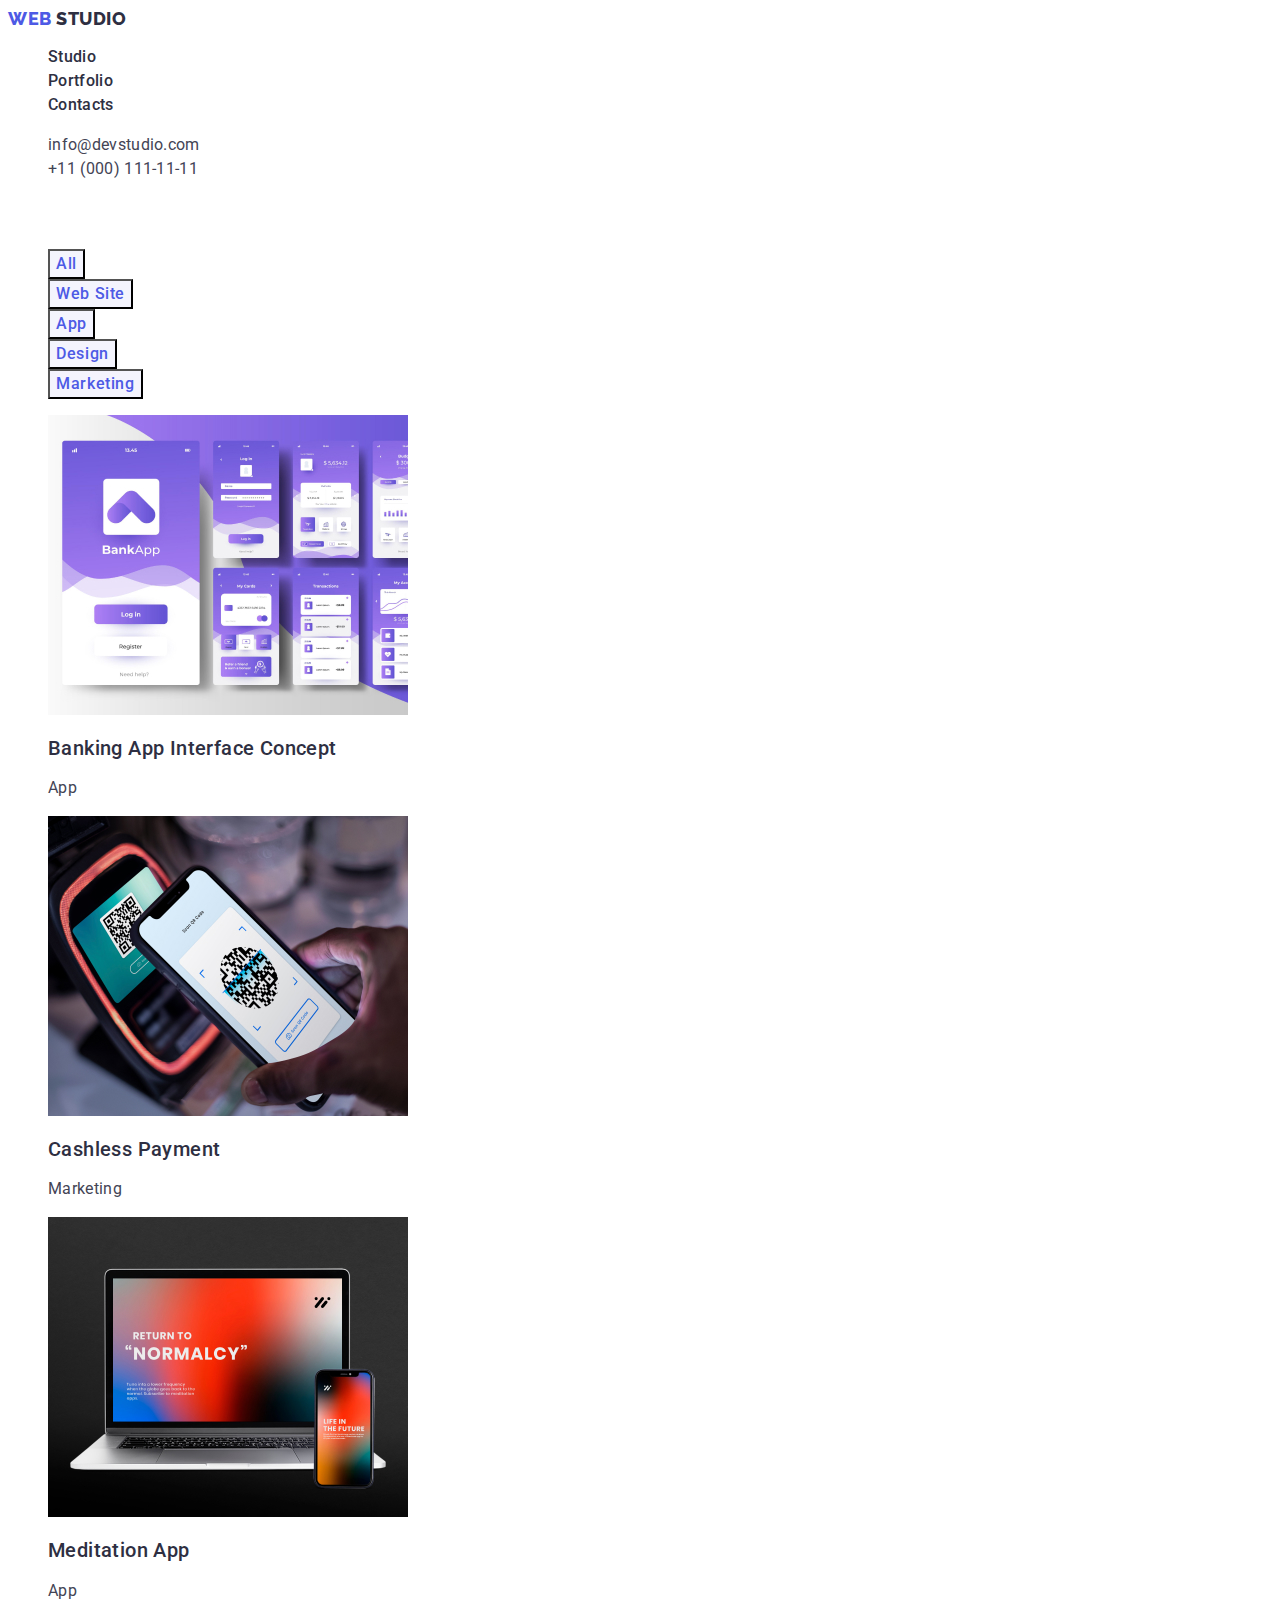
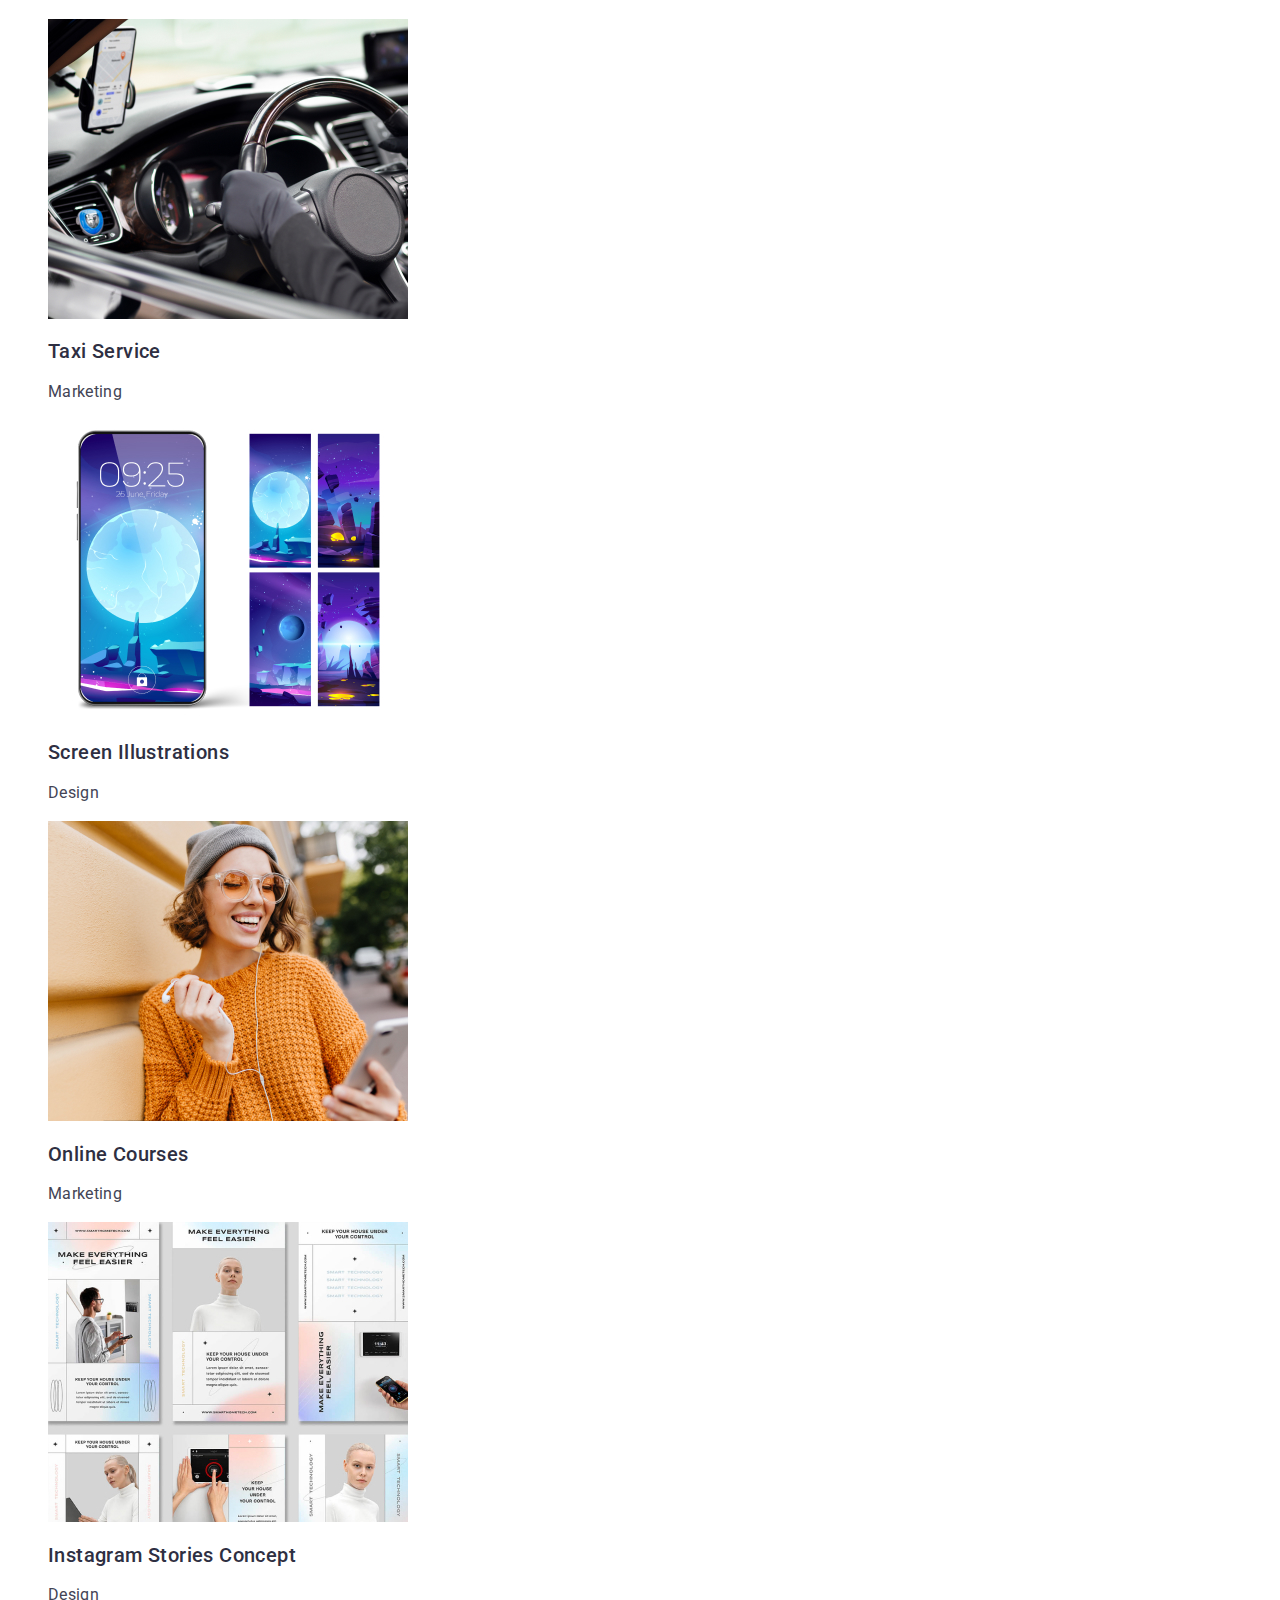
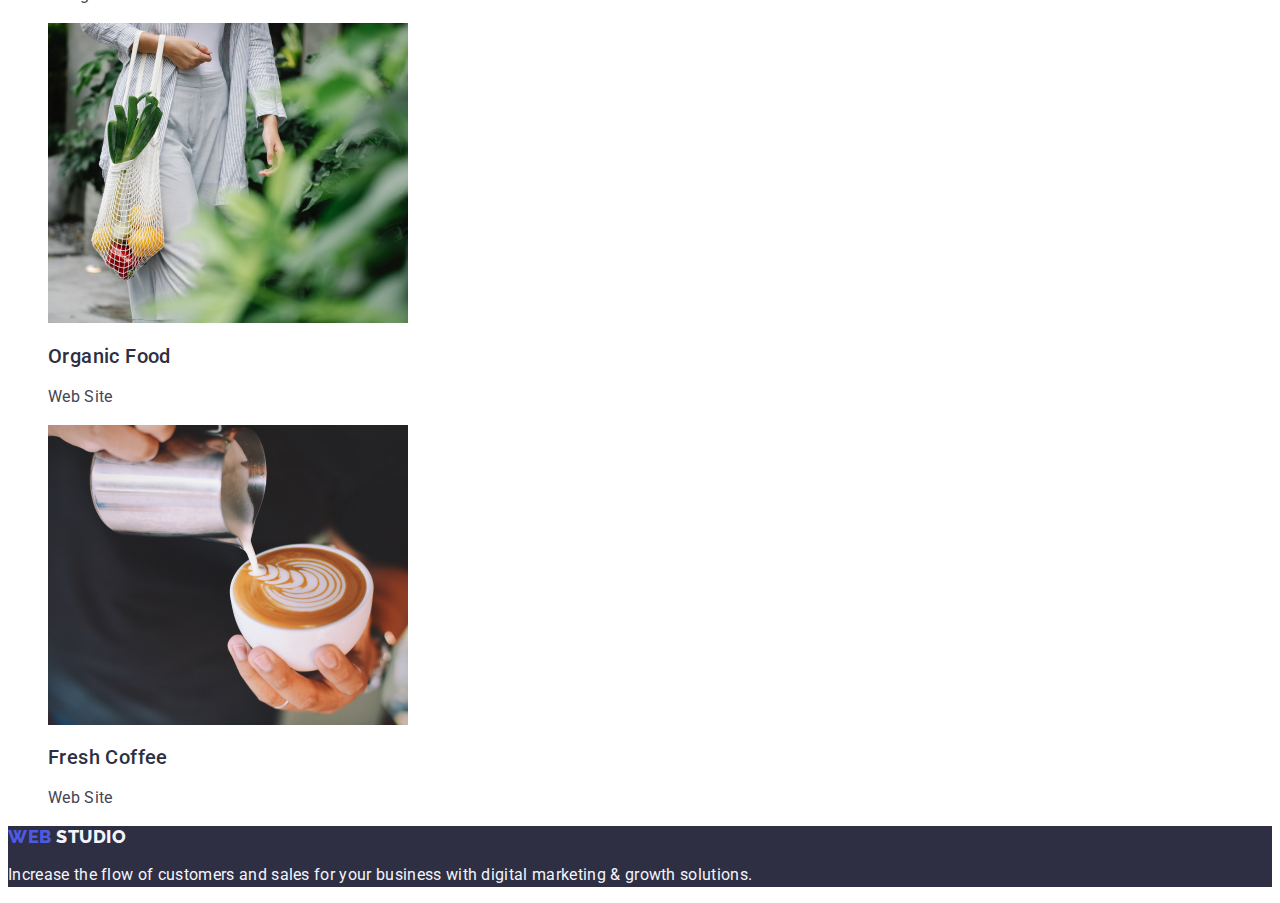
==== portfolio.html @ 4a3bb22f "start" ====
<!DOCTYPE html>
<html lang="en">

<head>
    <meta charset="UTF-8">
    <meta http-equiv="X-UA-Compatible" content="IE=edge">
    <meta name="viewport" content="width=device-width, initial-scale=1.0">
    <title>Portfolio</title>

    <link rel="stylesheet" href="./css/styles.css">
    <link rel="preconnect" href="https://fonts.googleapis.com">
    <link rel="preconnect" href="https://fonts.gstatic.com" crossorigin>
    <link href="https://fonts.googleapis.com/css2?family=Raleway:wght@800&family=Roboto:wght@400;500;700&display=swap"
        rel="stylesheet">
</head>

<body>

    <header>
        <nav>
            <a href="./index.html" class="web-logo link">
                Web
                <span class="logo-studio">Studio</span>
            </a>
            <ul class="nav-list list">
                <li class="nav-list-item"><a href="./index.html" class="nav-item-text link"> Studio</a></li>
                <li class="nav-list-item"><a href="./portfolio.html" class="nav-item-text link">Portfolio</a> </li>
                <li class="nav-list-item"><a href="" class="nav-item-text link"> Contacts</a></li>
            </ul>
        </nav>
        <address class="address">
            <ul class="adress-list list">
                <li class="adress-list-item"> <a href="mailto:info@devstudio.com"
                        class="adress-item-text link">info@devstudio.com</a></li>
                <li class="adress-list-item"> <a href="tel:+110001111111" class="adress-item-text link">+11 (000)
                        111-11-11</a></li>
            </ul>
        </address>

    </header>

    <main>

        <section class="services">
            <h1 class="hidden-text">WebStudio services</h1>
            <ul class="list">
                <li><button type="button" class="filtr-button button">All</button></li>
                <li><button type="button" class="filtr-button button">Web Site</button></li>
                <li><button type="button" class="filtr-button button">App</button></li>
                <li><button type="button" class="filtr-button button">Design</button></li>
                <li><button type="button" class="filtr-button button">Marketing</button></li>
            </ul>


            <ul class="services-list list">
                <li class="services-list-item">
                    <a href="" class="link">
                        <img src="./images/portfolio/img-1.jpg" alt="example image 1" width="360" height="300">
                        <h2 class="services-item-title">Banking App Interface Concept</h2>
                        <p class="services-item-text">App</p>
                    </a>
                </li>
                <li class="services-list-item">
                    <a href="" class="link">
                        <img src="./images/portfolio/img-2.jpg" alt="example image 2" width="360" height="300">
                        <h2 class="services-item-title">Cashless Payment</h2>
                        <p class="services-item-text">Marketing</p>
                    </a>
                </li>
                <li class="services-list-item">
                    <a href="" class="link">
                        <img src="./images/portfolio/img-3.jpg" alt="example image 3" width="360" height="300">
                        <h2 class="services-item-title">Meditation App</h2>
                        <p class="services-item-text">App</p>
                    </a>
                </li>
                <li class="services-list-item">
                    <a href="" class="link">
                        <img src="./images/portfolio/img-4.jpg" alt="example image 4" width="360" height="300">
                        <h2 class="services-item-title">Taxi Service</h2>
                        <p class="services-item-text">Marketing</p>
                    </a>
                </li>
                <li class="services-list-item">
                    <a href="" class="link">
                        <img src="./images/portfolio/img-5.jpg" alt="example image 5" width="360" height="300">
                        <h2 class="services-item-title">Screen Illustrations</h2>
                        <p class="services-item-text">Design</p>
                    </a>
                </li>
                <li class="services-list-item">
                    <a href="" class="link">
                        <img src="./images/portfolio/img-6.jpg" alt="example image 6" width="360" height="300">
                        <h2 class="services-item-title">Online Courses</h2>
                        <p class="services-item-text">Marketing</p>
                    </a>
                </li>
                <li class="services-list-item">
                    <a href="" class="link">
                        <img src="./images/portfolio/img-7.jpg" alt="example image 7" width="360" height="300">
                        <h2 class="services-item-title">Instagram Stories Concept</h2>
                        <p class="services-item-text">Design</p>
                    </a>
                </li>
                <li class="services-list-item">
                    <a href="" class="link">
                        <img src="./images/portfolio/img-8.jpg" alt="example image 8" width="360" height="300">
                        <h2 class="services-item-title">Organic Food</h2>
                        <p class="services-item-text">Web Site</p>
                    </a>
                </li>
                <li class="services-list-item">
                    <a href="" class="link">
                        <img src="./images/portfolio/img-9.jpg" alt="example image 9" width="360" height="300">
                        <h2 class="services-item-title">Fresh Coffee</h2>
                        <p class="services-item-text">Web Site</p>
                    </a>
                </li>
            </ul>
        </section>

    </main>

    <footer class="footer">
        <a href="./index.html" class="web-logo link">
            Web
            <span class="logo-studio">Studio</span>
        </a>
        <p class="footer-text">Increase the flow of customers and sales for your business with digital marketing &
            growth solutions. </p>
    </footer>

</body>

</html>
---- css/styles.css ----
:root {
    --pressed-state-color: #404BBF;
}

body {
    font-family: 'Roboto', sans-serif;
    color: #434455;
    background-color: #fff;
}

.link {
    text-decoration: none;
}

.list {
    list-style: none;
}



.web-logo {
    font-family: 'Raleway', sans-serif;
    font-weight: 800;
    font-style: normal;
    font-size: 18px;
    line-height: 1.17;
    letter-spacing: 0.03em;
    text-transform: uppercase;
    color: #4D5AE5;
}

.logo-studio {
    color: #2E2F42;
}

.nav-list {}

.nav-list-item {}

.nav-item-text {
    font-weight: 500;
    font-size: 16px;
    line-height: 1.5;
    letter-spacing: 0.02em;
    color: #2E2F42;
}

.address {
    font-style: normal;
}

.adress-list {}

.adress-list-item {}

.adress-item-text {
    font-style: normal;
    font-weight: 400;
    font-size: 16px;
    line-height: 1.5;
    letter-spacing: 0.02em;
    color: #434455;
}

.nav-item-text:hover,
.nav-item-text:focus,
.adress-item-text:hover,
.adress-item-text:focus {
    color: #404BBF;
}



.welcome-content {
    background-color: #2E2F42;
}

.welcome-title {
    font-size: 56px;
    line-height: 1.07;
    text-align: center;
    letter-spacing: 0.02em;
    color: #FFFFFF;
}

.top-button {
    font-family: 'Roboto', sans-serif;
    font-style: normal;
    font-weight: 500;
    font-size: 16px;
    line-height: 1.5;
    letter-spacing: 0.04em;
    color: #FFFFFF;
    background: #4D5AE5;
    cursor: pointer;

}

.top-button:hover,
.top-button:focus {
    background: #404BBF;
}

.benefits {}

.hidden-text {
    margin: -1px;
    white-space: nowrap;
    clip-path: inset(100%);
    clip: rect(0 0 0 0);
    overflow: hidden;
}

.benefits-list {}

.benefits-list-item {}

.benefits-item-title {
    font-weight: 500;
    font-size: 20px;
    line-height: 1.2;
    letter-spacing: 0.02em;
    color: #2E2F42;
}

.benefits-item-text {
    font-size: 16px;
    line-height: 1.5;
    letter-spacing: 0.02em;
    color: #434455;
}


.examples {}

.examples-title {
    font-weight: 700;
    font-size: 36px;
    line-height: 1.11;
    text-align: center;
    letter-spacing: 0.02em;
    text-transform: capitalize;
    color: #2E2F42;
}

.example-list {}

.example-list-item {}



.team {
    background-color: #F4F4FD
}

.team-title {
    font-weight: 700;
    font-size: 36px;
    line-height: 1.11;
    text-align: center;
    letter-spacing: 0.02em;
    text-transform: capitalize;
    color: #2E2F42;
}

.team-list {}

.team-list-item {
    background-color: #FFFFFF
}

.team-item-title {
    font-weight: 500;
    font-size: 20px;
    line-height: 1.2;
    text-align: center;
    letter-spacing: 0.02em;
    color: #2E2F42;
}

.team-item-text {
    font-size: 16px;
    line-height: 1.5;
    text-align: center;
    letter-spacing: 0.02em;
    color: #434455;
}



.footer {
    background-color: #2E2F42;
}

footer [class="logo-studio"] {
    color: #F4F4FD;
}

.footer-text {
    font-size: 16px;
    line-height: 1.5;
    letter-spacing: 0.02em;
    color: #F4F4FD;
}



.filtr {}

.filtr-button {
    font-family: 'Roboto', sans-serif;
    font-weight: 500;
    font-size: 16px;
    line-height: 1.5;
    text-align: center;
    letter-spacing: 0.04em;
    color: #4D5AE5;
    background-color: #F4F4FD;
    cursor: pointer;

}

.filtr-button:hover,
.filtr-button:focus {
    color: #fff;
    background: #404BBF;

}

.button {}

.services {}

.services-list {}

.services-list-item {}

.services-item-title {
    font-weight: 500;
    font-size: 20px;
    line-height: 1.2;
    letter-spacing: 0.02em;
    color: #2E2F42;
}

.services-item-text {
    font-size: 16px;
    line-height: 1.5;
    letter-spacing: 0.02em;
    color: #434455;
}
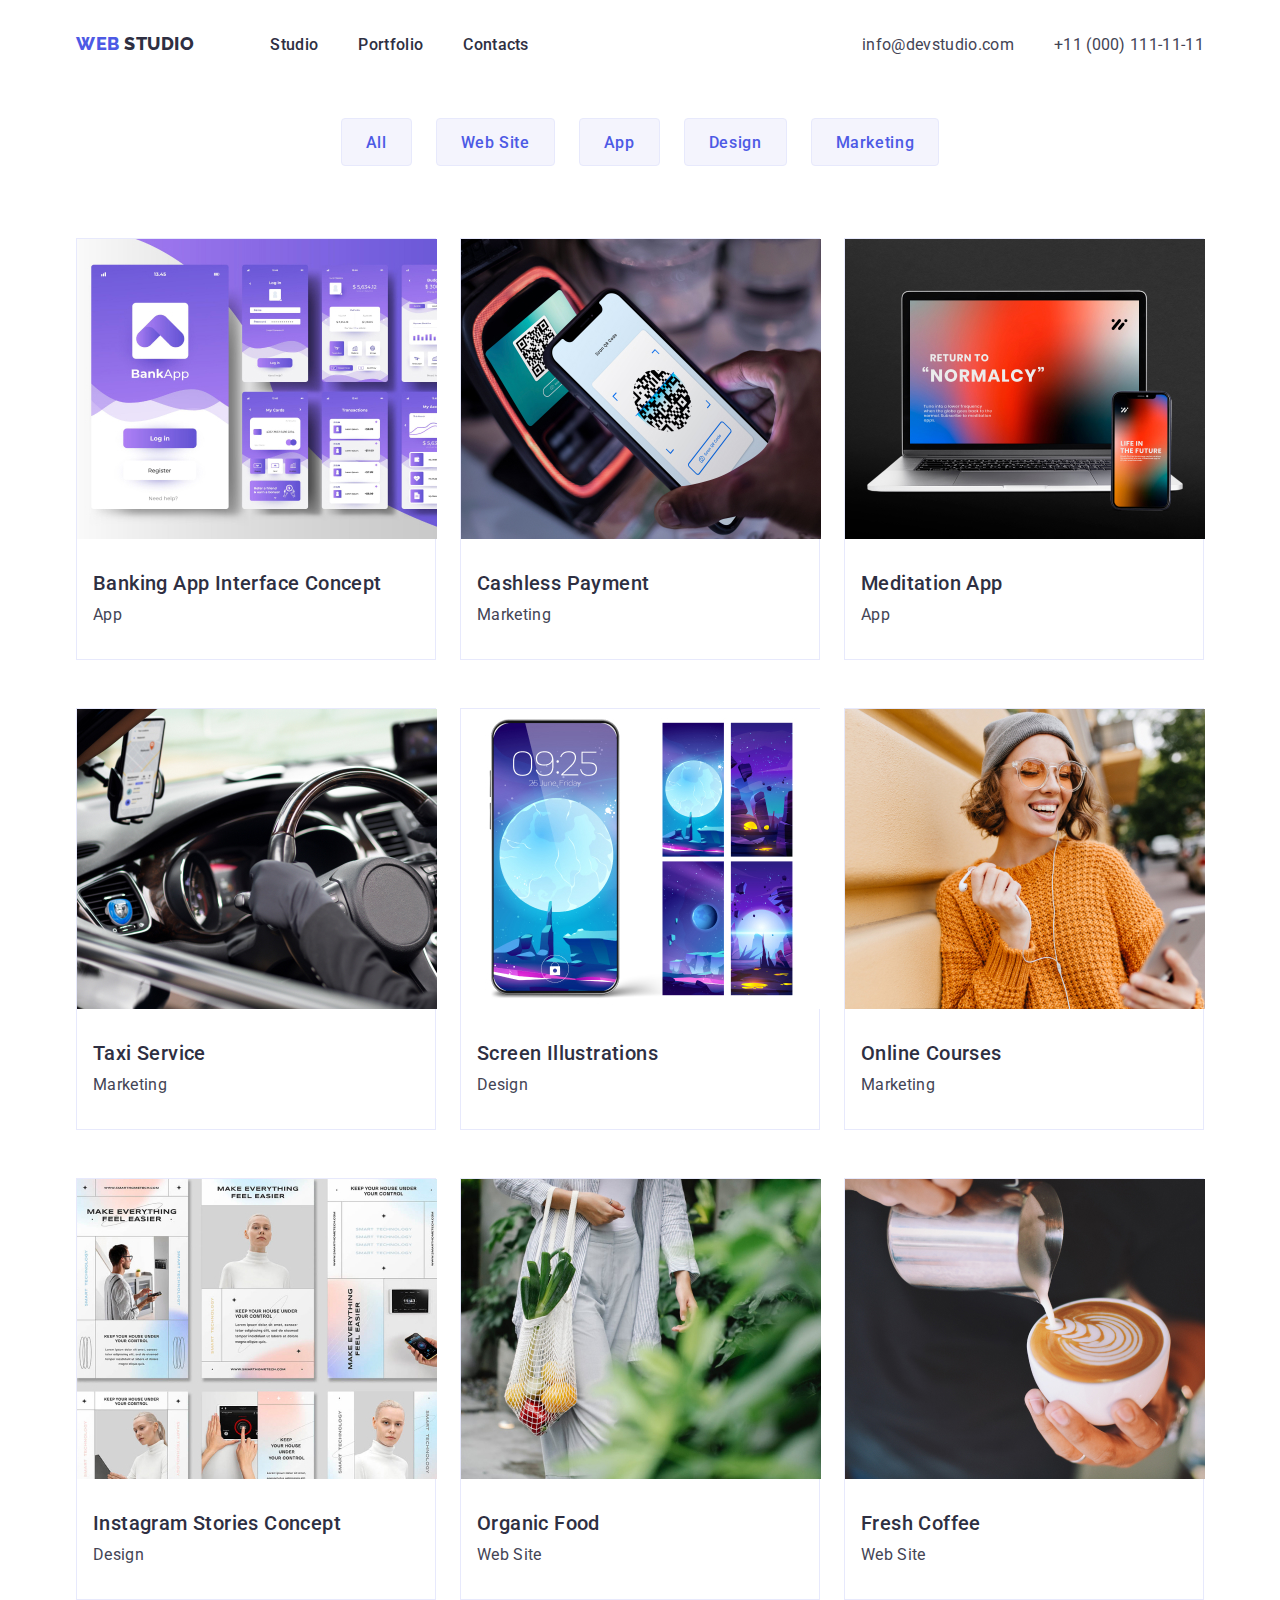
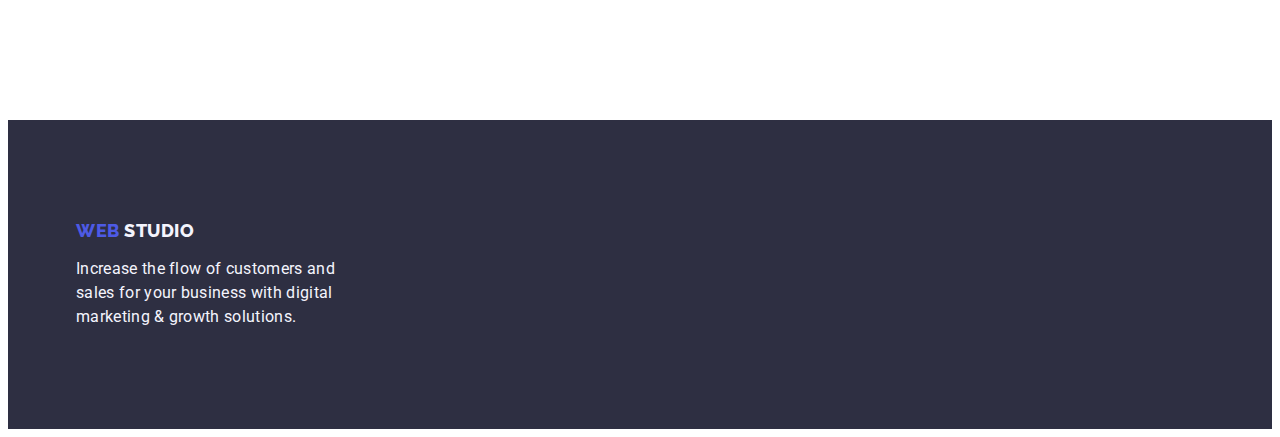
==== commit d47369bb: "done" ====
--- a/portfolio.html
+++ b/portfolio.html
@@ -7,6 +7,10 @@
     <meta name="viewport" content="width=device-width, initial-scale=1.0">
     <title>Portfolio</title>
 
+    <link rel="stylesheet" href="<link rel=" stylesheet"
+        href="https://cdnjs.cloudflare.com/ajax/libs/modern-normalize/2.0.0/modern-normalize.min.css"
+        integrity="sha512-4xo8blKMVCiXpTaLzQSLSw3KFOVPWhm/TRtuPVc4WG6kUgjH6J03IBuG7JZPkcWMxJ5huwaBpOpnwYElP/m6wg=="
+        crossorigin="anonymous" referrerpolicy="no-referrer" />
     <link rel="stylesheet" href="./css/styles.css">
     <link rel="preconnect" href="https://fonts.googleapis.com">
     <link rel="preconnect" href="https://fonts.gstatic.com" crossorigin>
@@ -16,118 +20,123 @@
 
 <body>
 
-    <header>
-        <nav>
-            <a href="./index.html" class="web-logo link">
-                Web
-                <span class="logo-studio">Studio</span>
-            </a>
-            <ul class="nav-list list">
-                <li class="nav-list-item"><a href="./index.html" class="nav-item-text link"> Studio</a></li>
-                <li class="nav-list-item"><a href="./portfolio.html" class="nav-item-text link">Portfolio</a> </li>
-                <li class="nav-list-item"><a href="" class="nav-item-text link"> Contacts</a></li>
-            </ul>
-        </nav>
-        <address class="address">
-            <ul class="adress-list list">
-                <li class="adress-list-item"> <a href="mailto:info@devstudio.com"
-                        class="adress-item-text link">info@devstudio.com</a></li>
-                <li class="adress-list-item"> <a href="tel:+110001111111" class="adress-item-text link">+11 (000)
-                        111-11-11</a></li>
-            </ul>
-        </address>
-
+    <header class="header">
+        <div class="container header-cont">
+            <nav class="header-nav">
+                <a href="./index.html" class="web-logo link">
+                    Web
+                    <span class="logo-studio">Studio</span>
+                </a>
+                <ul class="nav-list list">
+                    <li class="nav-list-item"><a href="./index.html" class="nav-item-text link"> Studio</a></li>
+                    <li class="nav-list-item"><a href="./portfolio.html" class="nav-item-text link">Portfolio</a> </li>
+                    <li class="nav-list-item"><a href="" class="nav-item-text link"> Contacts</a></li>
+                </ul>
+            </nav>
+            <address class="address">
+                <ul class="adress-list list">
+                    <li class="adress-list-item"> <a href="mailto:info@devstudio.com"
+                            class="adress-item-text link">info@devstudio.com</a></li>
+                    <li class="adress-list-item"> <a href="tel:+110001111111" class="adress-item-text link">+11 (000)
+                            111-11-11</a></li>
+                </ul>
+            </address>
+        </div>
     </header>
 
     <main>
 
         <section class="services">
             <h1 class="hidden-text">WebStudio services</h1>
-            <ul class="list">
-                <li><button type="button" class="filtr-button button">All</button></li>
-                <li><button type="button" class="filtr-button button">Web Site</button></li>
-                <li><button type="button" class="filtr-button button">App</button></li>
-                <li><button type="button" class="filtr-button button">Design</button></li>
-                <li><button type="button" class="filtr-button button">Marketing</button></li>
-            </ul>
-
-
-            <ul class="services-list list">
-                <li class="services-list-item">
-                    <a href="" class="link">
-                        <img src="./images/portfolio/img-1.jpg" alt="example image 1" width="360" height="300">
-                        <h2 class="services-item-title">Banking App Interface Concept</h2>
-                        <p class="services-item-text">App</p>
-                    </a>
-                </li>
-                <li class="services-list-item">
-                    <a href="" class="link">
-                        <img src="./images/portfolio/img-2.jpg" alt="example image 2" width="360" height="300">
-                        <h2 class="services-item-title">Cashless Payment</h2>
-                        <p class="services-item-text">Marketing</p>
-                    </a>
-                </li>
-                <li class="services-list-item">
-                    <a href="" class="link">
-                        <img src="./images/portfolio/img-3.jpg" alt="example image 3" width="360" height="300">
-                        <h2 class="services-item-title">Meditation App</h2>
-                        <p class="services-item-text">App</p>
-                    </a>
-                </li>
-                <li class="services-list-item">
-                    <a href="" class="link">
-                        <img src="./images/portfolio/img-4.jpg" alt="example image 4" width="360" height="300">
-                        <h2 class="services-item-title">Taxi Service</h2>
-                        <p class="services-item-text">Marketing</p>
-                    </a>
-                </li>
-                <li class="services-list-item">
-                    <a href="" class="link">
-                        <img src="./images/portfolio/img-5.jpg" alt="example image 5" width="360" height="300">
-                        <h2 class="services-item-title">Screen Illustrations</h2>
-                        <p class="services-item-text">Design</p>
-                    </a>
-                </li>
-                <li class="services-list-item">
-                    <a href="" class="link">
-                        <img src="./images/portfolio/img-6.jpg" alt="example image 6" width="360" height="300">
-                        <h2 class="services-item-title">Online Courses</h2>
-                        <p class="services-item-text">Marketing</p>
-                    </a>
-                </li>
-                <li class="services-list-item">
-                    <a href="" class="link">
-                        <img src="./images/portfolio/img-7.jpg" alt="example image 7" width="360" height="300">
-                        <h2 class="services-item-title">Instagram Stories Concept</h2>
-                        <p class="services-item-text">Design</p>
-                    </a>
-                </li>
-                <li class="services-list-item">
-                    <a href="" class="link">
-                        <img src="./images/portfolio/img-8.jpg" alt="example image 8" width="360" height="300">
-                        <h2 class="services-item-title">Organic Food</h2>
-                        <p class="services-item-text">Web Site</p>
-                    </a>
-                </li>
-                <li class="services-list-item">
-                    <a href="" class="link">
-                        <img src="./images/portfolio/img-9.jpg" alt="example image 9" width="360" height="300">
-                        <h2 class="services-item-title">Fresh Coffee</h2>
-                        <p class="services-item-text">Web Site</p>
-                    </a>
-                </li>
-            </ul>
+            <div class="container filtr-button-list">
+                <ul class="button-list list">
+                    <li><button type="button" class="filtr-button button">All</button></li>
+                    <li><button type="button" class="filtr-button button">Web Site</button></li>
+                    <li><button type="button" class="filtr-button button">App</button></li>
+                    <li><button type="button" class="filtr-button button">Design</button></li>
+                    <li><button type="button" class="filtr-button button">Marketing</button></li>
+                </ul>
+            </div>
+            <div class="container services-card-list">
+                <ul class="services-list list">
+                    <li class="services-list-item">
+                        <a href="" class="link">
+                            <img src="./images/portfolio/img-1.jpg" alt="example image 1" width="360" height="300">
+                            <h2 class="services-item-title">Banking App Interface Concept</h2>
+                            <p class="services-item-text">App</p>
+                        </a>
+                    </li>
+                    <li class="services-list-item">
+                        <a href="" class="link">
+                            <img src="./images/portfolio/img-2.jpg" alt="example image 2" width="360" height="300">
+                            <h2 class="services-item-title">Cashless Payment</h2>
+                            <p class="services-item-text">Marketing</p>
+                        </a>
+                    </li>
+                    <li class="services-list-item">
+                        <a href="" class="link">
+                            <img src="./images/portfolio/img-3.jpg" alt="example image 3" width="360" height="300">
+                            <h2 class="services-item-title">Meditation App</h2>
+                            <p class="services-item-text">App</p>
+                        </a>
+                    </li>
+                    <li class="services-list-item">
+                        <a href="" class="link">
+                            <img src="./images/portfolio/img-4.jpg" alt="example image 4" width="360" height="300">
+                            <h2 class="services-item-title">Taxi Service</h2>
+                            <p class="services-item-text">Marketing</p>
+                        </a>
+                    </li>
+                    <li class="services-list-item">
+                        <a href="" class="link">
+                            <img src="./images/portfolio/img-5.jpg" alt="example image 5" width="360" height="300">
+                            <h2 class="services-item-title">Screen Illustrations</h2>
+                            <p class="services-item-text">Design</p>
+                        </a>
+                    </li>
+                    <li class="services-list-item">
+                        <a href="" class="link">
+                            <img src="./images/portfolio/img-6.jpg" alt="example image 6" width="360" height="300">
+                            <h2 class="services-item-title">Online Courses</h2>
+                            <p class="services-item-text">Marketing</p>
+                        </a>
+                    </li>
+                    <li class="services-list-item">
+                        <a href="" class="link">
+                            <img src="./images/portfolio/img-7.jpg" alt="example image 7" width="360" height="300">
+                            <h2 class="services-item-title">Instagram Stories Concept</h2>
+                            <p class="services-item-text">Design</p>
+                        </a>
+                    </li>
+                    <li class="services-list-item">
+                        <a href="" class="link">
+                            <img src="./images/portfolio/img-8.jpg" alt="example image 8" width="360" height="300">
+                            <h2 class="services-item-title">Organic Food</h2>
+                            <p class="services-item-text">Web Site</p>
+                        </a>
+                    </li>
+                    <li class="services-list-item">
+                        <a href="" class="link">
+                            <img src="./images/portfolio/img-9.jpg" alt="example image 9" width="360" height="300">
+                            <h2 class="services-item-title">Fresh Coffee</h2>
+                            <p class="services-item-text">Web Site</p>
+                        </a>
+                    </li>
+                </ul>
+            </div>
         </section>
 
     </main>
 
     <footer class="footer">
-        <a href="./index.html" class="web-logo link">
-            Web
-            <span class="logo-studio">Studio</span>
-        </a>
-        <p class="footer-text">Increase the flow of customers and sales for your business with digital marketing &
-            growth solutions. </p>
+        <div class="container">
+            <a href="./index.html" class="web-logo link">
+                Web
+                <span class="logo-studio">Studio</span>
+            </a>
+            <p class="footer-text">Increase the flow of customers and sales for your business with digital marketing &
+                growth solutions. </p>
+        </div>
     </footer>
 
 </body>
--- a/css/styles.css
+++ b/css/styles.css
@@ -8,6 +8,23 @@
     background-color: #fff;
 }
 
+p,
+h1,
+h2,
+h3,
+h4,
+h5,
+h6,
+ul,
+ol {
+    margin: 0;
+    padding: 0;
+}
+
+img {
+    display: block;
+}
+
 .link {
     text-decoration: none;
 }
@@ -16,7 +33,21 @@
     list-style: none;
 }
 
-
+.container {
+    width: 1128px;
+    padding: 0 15px 0;
+    margin: 0 auto;
+}
+
+
+.header {
+    padding: 25px 0 25px;
+    display: flex;
+}
+
+.header-cont {
+    display: flex;
+}
 
 .web-logo {
     font-family: 'Raleway', sans-serif;
@@ -27,13 +58,21 @@
     letter-spacing: 0.03em;
     text-transform: uppercase;
     color: #4D5AE5;
+    margin-right: 76px;
 }
 
 .logo-studio {
     color: #2E2F42;
 }
 
-.nav-list {}
+.header-nav {
+    display: flex;
+}
+
+.nav-list {
+    display: flex;
+    gap: 40px;
+}
 
 .nav-list-item {}
 
@@ -47,9 +86,15 @@
 
 .address {
     font-style: normal;
-}
-
-.adress-list {}
+    display: flex;
+    margin-left: auto;
+
+}
+
+.adress-list {
+    display: flex;
+    gap: 40px;
+}
 
 .adress-list-item {}
 
@@ -73,6 +118,10 @@
 
 .welcome-content {
     background-color: #2E2F42;
+    display: flex;
+    max-height: 600px;
+    padding: 188px 0 188px;
+    margin-bottom: 120px;
 }
 
 .welcome-title {
@@ -81,6 +130,15 @@
     text-align: center;
     letter-spacing: 0.02em;
     color: #FFFFFF;
+    margin: auto;
+    margin-bottom: 40px;
+    width: 496px;
+
+}
+
+.button {
+    display: block;
+    margin: 0 auto;
 }
 
 .top-button {
@@ -93,7 +151,10 @@
     color: #FFFFFF;
     background: #4D5AE5;
     cursor: pointer;
-
+    box-shadow: 0px 4px 4px rgba(0, 0, 0, 0.15);
+    border-radius: 4px;
+    width: 169px;
+    height: 56px;
 }
 
 .top-button:hover,
@@ -101,7 +162,9 @@
     background: #404BBF;
 }
 
-.benefits {}
+.benefits {
+    margin-bottom: 120px;
+}
 
 .hidden-text {
     margin: -1px;
@@ -111,7 +174,10 @@
     overflow: hidden;
 }
 
-.benefits-list {}
+.benefits-list {
+    display: flex;
+    gap: 24px
+}
 
 .benefits-list-item {}
 
@@ -121,6 +187,7 @@
     line-height: 1.2;
     letter-spacing: 0.02em;
     color: #2E2F42;
+    margin-bottom: 8px;
 }
 
 .benefits-item-text {
@@ -131,7 +198,9 @@
 }
 
 
-.examples {}
+.examples {
+    margin-bottom: 120px;
+}
 
 .examples-title {
     font-weight: 700;
@@ -141,16 +210,21 @@
     letter-spacing: 0.02em;
     text-transform: capitalize;
     color: #2E2F42;
-}
-
-.example-list {}
+    margin-bottom: 72px;
+}
+
+.example-list {
+    display: flex;
+    gap: 24px;
+}
 
 .example-list-item {}
 
 
 
 .team {
-    background-color: #F4F4FD
+    background-color: #F4F4FD;
+    padding: 120px 0 120px;
 }
 
 .team-title {
@@ -161,12 +235,19 @@
     letter-spacing: 0.02em;
     text-transform: capitalize;
     color: #2E2F42;
-}
-
-.team-list {}
+    margin-bottom: 72px;
+}
+
+.team-list {
+    display: flex;
+    gap: 24px;
+}
 
 .team-list-item {
-    background-color: #FFFFFF
+    background-color: #FFFFFF;
+    box-shadow: 0px 1px 6px rgba(46, 47, 66, 0.08), 0px 1px 1px rgba(46, 47, 66, 0.16), 0px 2px 1px rgba(46, 47, 66, 0.08);
+    border-radius: 0px 0px 4px 4px;
+    min-height: 380px;
 }
 
 .team-item-title {
@@ -176,6 +257,7 @@
     text-align: center;
     letter-spacing: 0.02em;
     color: #2E2F42;
+    margin: 32px 0 8px;
 }
 
 .team-item-text {
@@ -190,6 +272,7 @@
 
 .footer {
     background-color: #2E2F42;
+    padding: 100px 0;
 }
 
 footer [class="logo-studio"] {
@@ -201,11 +284,20 @@
     line-height: 1.5;
     letter-spacing: 0.02em;
     color: #F4F4FD;
+    margin-top: 16px;
+    width: 264px;
 }
 
 
 
 .filtr {}
+
+.button-list {
+    display: flex;
+    gap: 24px;
+    margin-bottom: 72px;
+    justify-content: center;
+}
 
 .filtr-button {
     font-family: 'Roboto', sans-serif;
@@ -217,7 +309,11 @@
     color: #4D5AE5;
     background-color: #F4F4FD;
     cursor: pointer;
-
+    border: 1px solid #E7E9FC;
+    border-radius: 4px;
+    padding: 12px 24px;
+    min-width: 70px;
+    height: 48px;
 }
 
 .filtr-button:hover,
@@ -231,9 +327,22 @@
 
 .services {}
 
-.services-list {}
-
-.services-list-item {}
+.services-card-list {
+    margin-bottom: 120px;
+}
+
+.services-list {
+    display: flex;
+    flex-wrap: wrap;
+    gap: 48px 24px;
+}
+
+.services-list-item {
+    width: 360px;
+    border: 1px solid #E7E9FC;
+    box-sizing: border-box;
+    flex-basis: calc((100%-48px)/3);
+}
 
 .services-item-title {
     font-weight: 500;
@@ -241,6 +350,8 @@
     line-height: 1.2;
     letter-spacing: 0.02em;
     color: #2E2F42;
+    margin: 32px 0 8px;
+    padding: 0 16px;
 }
 
 .services-item-text {
@@ -248,4 +359,6 @@
     line-height: 1.5;
     letter-spacing: 0.02em;
     color: #434455;
+    margin-bottom: 32px;
+    padding: 0 16px;
 }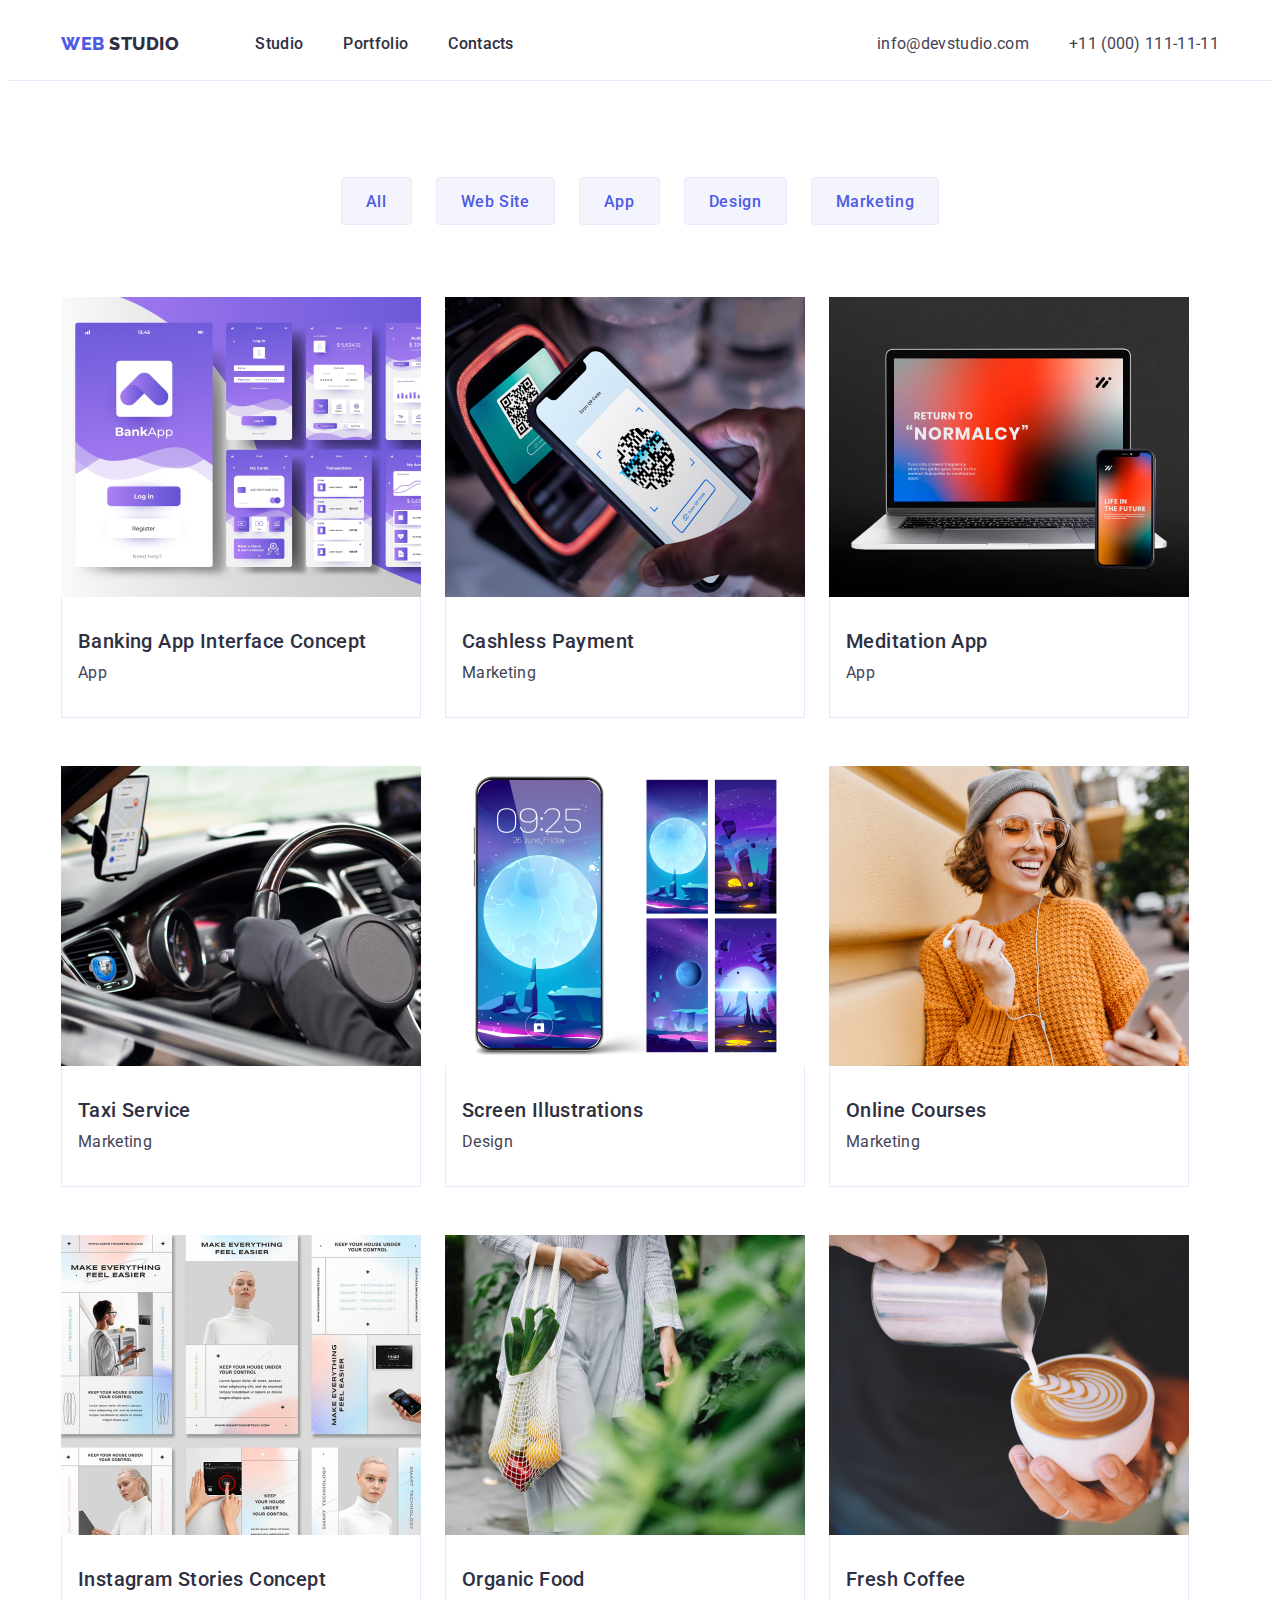
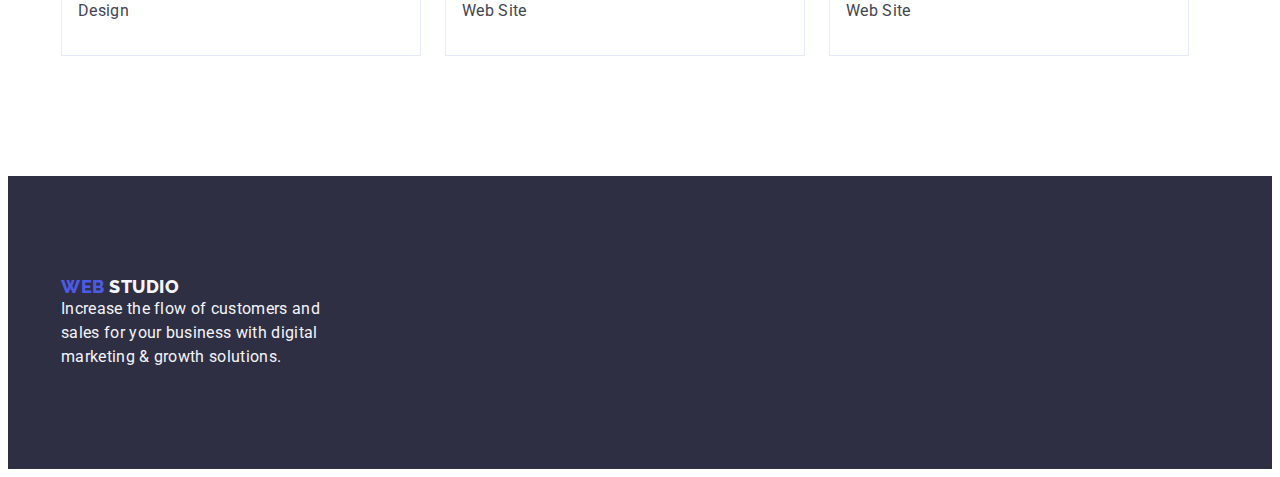
==== commit 4b85ecad: "upd2" ====
--- a/portfolio.html
+++ b/portfolio.html
@@ -7,10 +7,9 @@
     <meta name="viewport" content="width=device-width, initial-scale=1.0">
     <title>Portfolio</title>
 
-    <link rel="stylesheet" href="<link rel=" stylesheet"
-        href="https://cdnjs.cloudflare.com/ajax/libs/modern-normalize/2.0.0/modern-normalize.min.css"
+    <link rel="stylesheet" href="https://cdnjs.cloudflare.com/ajax/libs/modern-normalize/2.0.0/modern-normalize.min.css"
         integrity="sha512-4xo8blKMVCiXpTaLzQSLSw3KFOVPWhm/TRtuPVc4WG6kUgjH6J03IBuG7JZPkcWMxJ5huwaBpOpnwYElP/m6wg=="
-        crossorigin="anonymous" referrerpolicy="no-referrer" />
+        crossorigin="anonymous" referrerpolicy="no-referrer">
     <link rel="stylesheet" href="./css/styles.css">
     <link rel="preconnect" href="https://fonts.googleapis.com">
     <link rel="preconnect" href="https://fonts.gstatic.com" crossorigin>
@@ -47,8 +46,9 @@
     <main>
 
         <section class="services">
-            <h1 class="hidden-text">WebStudio services</h1>
-            <div class="container filtr-button-list">
+            <div class="container">
+                <h1 class="hidden-text">WebStudio services</h1>
+
                 <ul class="button-list list">
                     <li><button type="button" class="filtr-button button">All</button></li>
                     <li><button type="button" class="filtr-button button">Web Site</button></li>
@@ -56,70 +56,88 @@
                     <li><button type="button" class="filtr-button button">Design</button></li>
                     <li><button type="button" class="filtr-button button">Marketing</button></li>
                 </ul>
-            </div>
-            <div class="container services-card-list">
+
+
                 <ul class="services-list list">
                     <li class="services-list-item">
                         <a href="" class="link">
                             <img src="./images/portfolio/img-1.jpg" alt="example image 1" width="360" height="300">
-                            <h2 class="services-item-title">Banking App Interface Concept</h2>
-                            <p class="services-item-text">App</p>
+                            <div class="servises-card-text">
+                                <h2 class="services-item-title">Banking App Interface Concept</h2>
+                                <p class="services-item-text">App</p>
+                            </div>
                         </a>
                     </li>
                     <li class="services-list-item">
                         <a href="" class="link">
                             <img src="./images/portfolio/img-2.jpg" alt="example image 2" width="360" height="300">
-                            <h2 class="services-item-title">Cashless Payment</h2>
-                            <p class="services-item-text">Marketing</p>
+                            <div class="servises-card-text">
+                                <h2 class="services-item-title">Cashless Payment</h2>
+                                <p class="services-item-text">Marketing</p>
+                            </div>
                         </a>
                     </li>
                     <li class="services-list-item">
                         <a href="" class="link">
                             <img src="./images/portfolio/img-3.jpg" alt="example image 3" width="360" height="300">
-                            <h2 class="services-item-title">Meditation App</h2>
-                            <p class="services-item-text">App</p>
+                            <div class="servises-card-text">
+                                <h2 class="services-item-title">Meditation App</h2>
+                                <p class="services-item-text">App</p>
+                            </div>
                         </a>
                     </li>
                     <li class="services-list-item">
                         <a href="" class="link">
                             <img src="./images/portfolio/img-4.jpg" alt="example image 4" width="360" height="300">
-                            <h2 class="services-item-title">Taxi Service</h2>
-                            <p class="services-item-text">Marketing</p>
+                            <div class="servises-card-text">
+                                <h2 class="services-item-title">Taxi Service</h2>
+                                <p class="services-item-text">Marketing</p>
+                            </div>
                         </a>
                     </li>
                     <li class="services-list-item">
                         <a href="" class="link">
                             <img src="./images/portfolio/img-5.jpg" alt="example image 5" width="360" height="300">
-                            <h2 class="services-item-title">Screen Illustrations</h2>
-                            <p class="services-item-text">Design</p>
+                            <div class="servises-card-text">
+                                <h2 class="services-item-title">Screen Illustrations</h2>
+                                <p class="services-item-text">Design</p>
+                            </div>
                         </a>
                     </li>
                     <li class="services-list-item">
                         <a href="" class="link">
                             <img src="./images/portfolio/img-6.jpg" alt="example image 6" width="360" height="300">
-                            <h2 class="services-item-title">Online Courses</h2>
-                            <p class="services-item-text">Marketing</p>
+                            <div class="servises-card-text">
+                                <h2 class="services-item-title">Online Courses</h2>
+                                <p class="services-item-text">Marketing</p>
+                            </div>
                         </a>
                     </li>
                     <li class="services-list-item">
                         <a href="" class="link">
                             <img src="./images/portfolio/img-7.jpg" alt="example image 7" width="360" height="300">
-                            <h2 class="services-item-title">Instagram Stories Concept</h2>
-                            <p class="services-item-text">Design</p>
+                            <div class="servises-card-text">
+                                <h2 class="services-item-title">Instagram Stories Concept</h2>
+                                <p class="services-item-text">Design</p>
+                            </div>
                         </a>
                     </li>
                     <li class="services-list-item">
                         <a href="" class="link">
                             <img src="./images/portfolio/img-8.jpg" alt="example image 8" width="360" height="300">
-                            <h2 class="services-item-title">Organic Food</h2>
-                            <p class="services-item-text">Web Site</p>
+                            <div class="servises-card-text">
+                                <h2 class="services-item-title">Organic Food</h2>
+                                <p class="services-item-text">Web Site</p>
+                            </div>
                         </a>
                     </li>
                     <li class="services-list-item">
                         <a href="" class="link">
                             <img src="./images/portfolio/img-9.jpg" alt="example image 9" width="360" height="300">
-                            <h2 class="services-item-title">Fresh Coffee</h2>
-                            <p class="services-item-text">Web Site</p>
+                            <div class="servises-card-text">
+                                <h2 class="services-item-title">Fresh Coffee</h2>
+                                <p class="services-item-text">Web Site</p>
+                            </div>
                         </a>
                     </li>
                 </ul>
--- a/css/styles.css
+++ b/css/styles.css
@@ -34,14 +34,14 @@
 }
 
 .container {
-    width: 1128px;
+    width: 1158px;
     padding: 0 15px 0;
     margin: 0 auto;
 }
 
 
 .header {
-    padding: 25px 0 25px;
+    border-bottom: 1px solid #e7e9fc;
     display: flex;
 }
 
@@ -66,6 +66,7 @@
 }
 
 .header-nav {
+    align-items: center;
     display: flex;
 }
 
@@ -74,7 +75,9 @@
     gap: 40px;
 }
 
-.nav-list-item {}
+.nav-list-item {
+    padding: 24px 0
+}
 
 .nav-item-text {
     font-weight: 500;
@@ -92,6 +95,7 @@
 }
 
 .adress-list {
+    padding: 24px 0;
     display: flex;
     gap: 40px;
 }
@@ -121,7 +125,6 @@
     display: flex;
     max-height: 600px;
     padding: 188px 0 188px;
-    margin-bottom: 120px;
 }
 
 .welcome-title {
@@ -132,7 +135,7 @@
     color: #FFFFFF;
     margin: auto;
     margin-bottom: 40px;
-    width: 496px;
+    max-width: 496px;
 
 }
 
@@ -152,8 +155,9 @@
     background: #4D5AE5;
     cursor: pointer;
     box-shadow: 0px 4px 4px rgba(0, 0, 0, 0.15);
+    border: none;
     border-radius: 4px;
-    width: 169px;
+    min-width: 169px;
     height: 56px;
 }
 
@@ -164,10 +168,17 @@
 
 .benefits {
     margin-bottom: 120px;
+    padding: 120px 0;
 }
 
 .hidden-text {
+    position: absolute;
+    width: 1px;
+    height: 1px;
     margin: -1px;
+    border: 0;
+    padding: 0;
+
     white-space: nowrap;
     clip-path: inset(100%);
     clip: rect(0 0 0 0);
@@ -179,7 +190,9 @@
     gap: 24px
 }
 
-.benefits-list-item {}
+.benefits-list-item {
+    width: calc((100% - 72px) / 4);
+}
 
 .benefits-item-title {
     font-weight: 500;
@@ -199,7 +212,7 @@
 
 
 .examples {
-    margin-bottom: 120px;
+    padding-bottom: 120px;
 }
 
 .examples-title {
@@ -218,7 +231,9 @@
     gap: 24px;
 }
 
-.example-list-item {}
+.example-list-item {
+    width: calc((100% - 48px) / 3);
+}
 
 
 
@@ -247,7 +262,12 @@
     background-color: #FFFFFF;
     box-shadow: 0px 1px 6px rgba(46, 47, 66, 0.08), 0px 1px 1px rgba(46, 47, 66, 0.16), 0px 2px 1px rgba(46, 47, 66, 0.08);
     border-radius: 0px 0px 4px 4px;
+    width: calc((100% - 72px) / 4);
     min-height: 380px;
+}
+
+.team-item-cont {
+    padding: 32px 16px;
 }
 
 .team-item-title {
@@ -257,7 +277,7 @@
     text-align: center;
     letter-spacing: 0.02em;
     color: #2E2F42;
-    margin: 32px 0 8px;
+    margin-bottom: 8px;
 }
 
 .team-item-text {
@@ -279,12 +299,17 @@
     color: #F4F4FD;
 }
 
+.web-logo-footer {
+    display: inline-block;
+    margin-bottom: 16px;
+}
+
 .footer-text {
     font-size: 16px;
     line-height: 1.5;
     letter-spacing: 0.02em;
     color: #F4F4FD;
-    margin-top: 16px;
+
     width: 264px;
 }
 
@@ -318,30 +343,35 @@
 
 .filtr-button:hover,
 .filtr-button:focus {
-    color: #fff;
+    color: #ffffff;
     background: #404BBF;
-
+    border: 1px solid transparent;
 }
 
 .button {}
 
-.services {}
-
-.services-card-list {
-    margin-bottom: 120px;
-}
+.services {
+    padding: 96px 0 120px;
+}
+
+.services-card-list {}
 
 .services-list {
     display: flex;
     flex-wrap: wrap;
-    gap: 48px 24px;
+    row-gap: 48px;
+    column-gap: 24px;
 }
 
 .services-list-item {
     width: 360px;
+    flex-basis: calc((100%-48px)/3);
+}
+
+.servises-card-text {
     border: 1px solid #E7E9FC;
-    box-sizing: border-box;
-    flex-basis: calc((100%-48px)/3);
+    padding: 32px 16px;
+    border-top: none;
 }
 
 .services-item-title {
@@ -350,8 +380,8 @@
     line-height: 1.2;
     letter-spacing: 0.02em;
     color: #2E2F42;
-    margin: 32px 0 8px;
-    padding: 0 16px;
+    margin-bottom: 8px;
+
 }
 
 .services-item-text {
@@ -359,6 +389,4 @@
     line-height: 1.5;
     letter-spacing: 0.02em;
     color: #434455;
-    margin-bottom: 32px;
-    padding: 0 16px;
 }